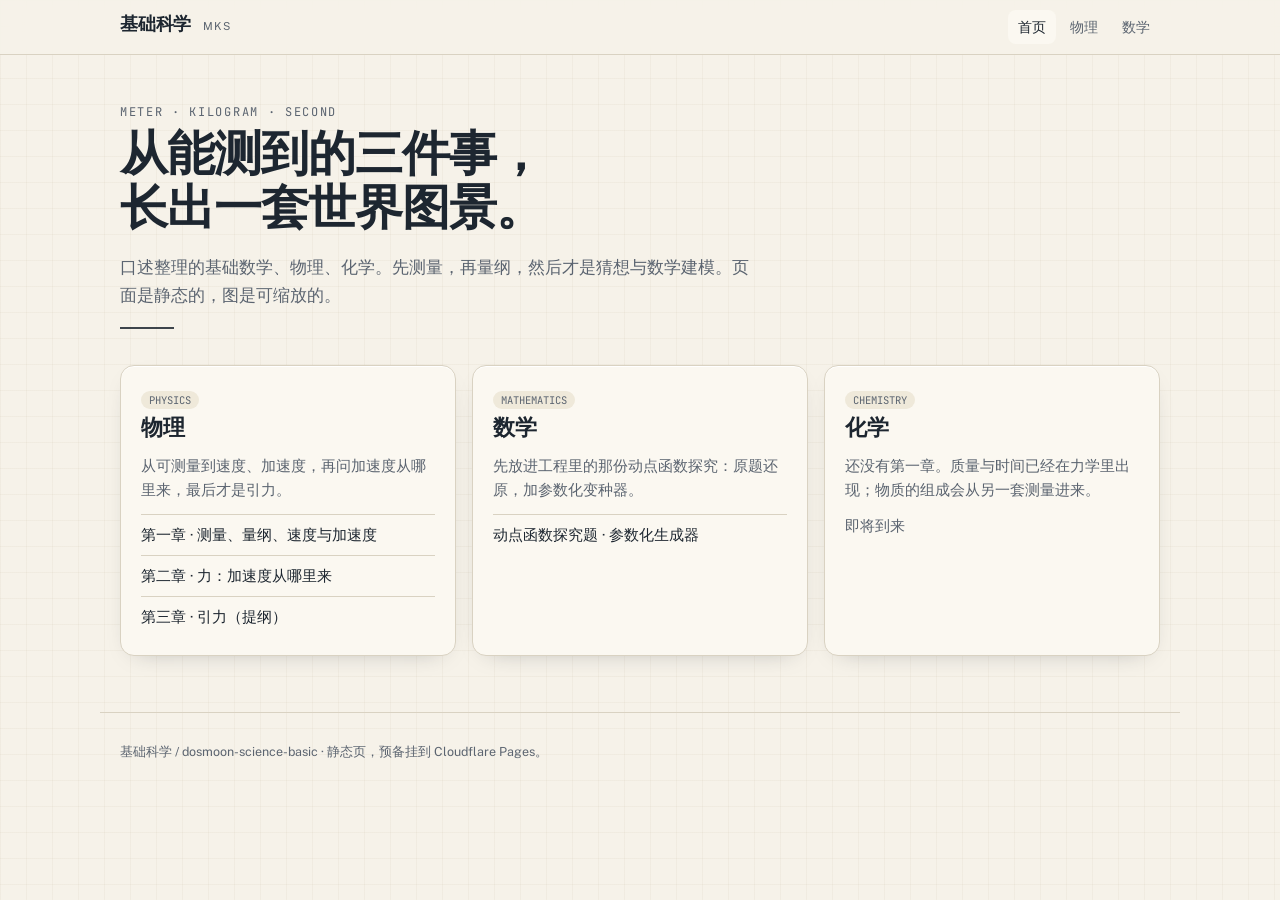
==== index.html @ 223dda3f "把基础力学拆成测量、力、引力三章，斜面实验改用凹槽滚球。 第一章只做到速度与加速度；力与阿特伍德机放到第二章，第三章先留提纲。  Co-authored-by: Cursor <cursoragent" ====
<!DOCTYPE html>
<html lang="zh-CN">
<head>
<meta charset="UTF-8">
<meta name="viewport" content="width=device-width, initial-scale=1.0">
<title>基础科学 · 测量、模型与实验</title>
<link rel="preconnect" href="https://fonts.googleapis.com">
<link rel="preconnect" href="https://fonts.gstatic.com" crossorigin>
<link href="https://fonts.googleapis.com/css2?family=Newsreader:opsz,wght@6..72,400;6..72,500;6..72,600&family=Public+Sans:wght@400;500;600&family=JetBrains+Mono:wght@400;500&display=swap" rel="stylesheet">
<link rel="stylesheet" href="assets/css/site.css">
</head>
<body>
<header class="site-nav">
  <div class="inner">
    <a class="brand" href="index.html">基础科学 <small>MKS</small></a>
    <nav>
      <a href="index.html" aria-current="page">首页</a>
      <a href="physics/index.html">物理</a>
      <a href="动点函数探究题_生成器.html">数学</a>
    </nav>
  </div>
</header>

<section class="hero">
  <p class="kicker">Meter · Kilogram · Second</p>
  <h1>从能测到的三件事，<br>长出一套世界图景。</h1>
  <p class="lead">口述整理的基础数学、物理、化学。先测量，再量纲，然后才是猜想与数学建模。页面是静态的，图是可缩放的。</p>
  <div class="hr"></div>
</section>

<section class="grid-3">
  <article class="card">
    <span class="pill">PHYSICS</span>
    <h2>物理</h2>
    <p>从可测量到速度、加速度，再问加速度从哪里来，最后才是引力。</p>
    <ul class="list">
      <li><a href="physics/mechanics/01-measurement.html">第一章 · 测量、量纲、速度与加速度</a></li>
      <li><a href="physics/mechanics/02-force.html">第二章 · 力：加速度从哪里来</a></li>
      <li><a href="physics/mechanics/03-gravity.html">第三章 · 引力（提纲）</a></li>
    </ul>
  </article>
  <article class="card">
    <span class="pill">MATHEMATICS</span>
    <h2>数学</h2>
    <p>先放进工程里的那份动点函数探究：原题还原，加参数化变种器。</p>
    <ul class="list">
      <li><a href="动点函数探究题_生成器.html">动点函数探究题 · 参数化生成器</a></li>
    </ul>
  </article>
  <article class="card">
    <span class="pill">CHEMISTRY</span>
    <h2>化学</h2>
    <p>还没有第一章。质量与时间已经在力学里出现；物质的组成会从另一套测量进来。</p>
    <p class="soon">即将到来</p>
  </article>
</section>

<footer class="site-foot">
  基础科学 / dosmoon-science-basic · 静态页，预备挂到 Cloudflare Pages。
</footer>
</body>
</html>
---- assets/css/site.css ----
:root{
  --paper:#F6F2E9; --paper2:#FBF8F1; --ink:#1d2630; --ink2:#5b6470;
  --line:#d9d2c2; --line2:#cfc7b4; --blue:#1a5fa3; --blue-soft:#e7f0f8;
  --coral:#bf4a22; --green:#1f7a52; --gold:#b8862a;
  --shadow:0 1px 0 #fff inset, 0 8px 24px -16px rgba(29,38,48,.4);
  --serif:"Newsreader", "Source Han Serif SC", "Noto Serif SC", "Songti SC", serif;
  --sans:"Public Sans", "Source Han Sans SC", "Noto Sans SC", system-ui, sans-serif;
  --mono:"JetBrains Mono", ui-monospace, monospace;
}
*{box-sizing:border-box}
html,body{margin:0}
html{scroll-behavior:smooth; scroll-padding-top:64px}
body{
  background:var(--paper); color:var(--ink);
  font-family:var(--sans); line-height:1.65;
  background-image:
    linear-gradient(rgba(190,180,155,.10) 1px,transparent 1px),
    linear-gradient(90deg,rgba(190,180,155,.10) 1px,transparent 1px);
  background-size:26px 26px;
}
a{color:var(--blue); text-decoration:none}
a:hover{text-decoration:underline}
code, .unit{
  font-family:var(--mono); font-size:.92em;
  background:#efe9da; padding:1px 5px; border-radius:5px;
}

/* —— 顶栏 —— */
.site-nav{
  position:sticky; top:0; z-index:20;
  background:rgba(246,242,233,.92);
  backdrop-filter:blur(10px);
  border-bottom:1px solid var(--line);
}
.site-nav .inner{
  max-width:1080px; margin:0 auto;
  padding:10px 20px;
  display:flex; align-items:center; gap:18px; flex-wrap:wrap;
}
.brand{
  font-family:var(--serif); font-weight:600; font-size:18px;
  color:var(--ink); letter-spacing:-.01em; text-decoration:none;
}
.brand:hover{text-decoration:none}
.brand small{
  font-family:var(--sans); font-weight:400; font-size:11px;
  color:var(--ink2); margin-left:8px; letter-spacing:.08em;
}
.site-nav nav{display:flex; gap:4px; margin-left:auto; flex-wrap:wrap}
.site-nav nav a{
  color:var(--ink2); font-size:13.5px; padding:6px 10px; border-radius:8px;
  text-decoration:none;
}
.site-nav nav a:hover, .site-nav nav a[aria-current="page"]{
  background:var(--paper2); color:var(--ink); text-decoration:none;
}

/* —— 页脚 —— */
.site-foot{
  max-width:1080px; margin:0 auto;
  padding:28px 20px 48px;
  font-size:12.5px; color:var(--ink2); line-height:1.7;
  border-top:1px solid var(--line);
}

/* —— 首页 —— */
.hero{
  max-width:1080px; margin:0 auto; padding:48px 20px 28px;
}
.hero .kicker{
  font-family:var(--mono); font-size:12px; letter-spacing:.14em;
  color:var(--ink2); text-transform:uppercase; margin:0 0 10px;
}
.hero h1{
  font-family:var(--serif); font-weight:600; font-size:clamp(32px,5vw,48px);
  line-height:1.12; letter-spacing:-.02em; margin:0 0 12px;
}
.hero p.lead{
  max-width:640px; font-size:17px; color:var(--ink2); margin:0 0 8px;
}
.hero .hr{height:2px; background:var(--ink); opacity:.85; margin:18px 0 0; width:54px}

.grid-3{
  max-width:1080px; margin:0 auto; padding:8px 20px 56px;
  display:grid; grid-template-columns:repeat(3,1fr); gap:16px;
}
@media(max-width:820px){.grid-3{grid-template-columns:1fr}}
.card{
  background:var(--paper2); border:1px solid var(--line);
  border-radius:14px; padding:20px 20px 18px; box-shadow:var(--shadow);
}
.card h2{
  font-family:var(--serif); font-weight:600; font-size:22px; margin:0 0 6px;
}
.card p{margin:0 0 12px; color:var(--ink2); font-size:14.5px}
.card .list{list-style:none; padding:0; margin:0}
.card .list li{margin:0}
.card .list a{
  display:block; padding:8px 0; border-top:1px solid var(--line);
  color:var(--ink); text-decoration:none; font-size:14.5px;
}
.card .list a:hover{color:var(--blue)}
.card .list .soon{color:var(--ink2); font-size:13.5px; padding:8px 0; border-top:1px solid var(--line)}
.pill{
  font-family:var(--mono); font-size:10.5px; font-weight:400;
  color:var(--ink2); background:#efe9da; padding:2px 8px; border-radius:20px;
}

/* —— 学科目录页 —— */
.page{
  max-width:800px; margin:0 auto; padding:36px 20px 64px;
}
.crumb{font-size:13px; color:var(--ink2); margin:0 0 14px}
.crumb a{color:var(--ink2)}
.page h1{
  font-family:var(--serif); font-weight:600; font-size:34px;
  line-height:1.15; margin:0 0 10px;
}
.page .deck{color:var(--ink2); font-size:16px; margin:0 0 22px}
.page .card + .card{margin-top:16px}

/* —— 长文 —— */
.essay{
  max-width:740px; margin:0 auto; padding:36px 20px 72px;
}
.essay .kicker{
  font-family:var(--mono); font-size:12px; color:var(--ink2);
  letter-spacing:.12em; text-transform:uppercase; margin:0 0 8px;
}
.essay header h1{
  font-family:var(--serif); font-weight:600;
  font-size:clamp(28px,4.4vw,40px); line-height:1.18;
  letter-spacing:-.015em; margin:0 0 12px;
}
.essay .deck{
  font-size:17.5px; color:var(--ink2); line-height:1.55; margin:0 0 6px;
}
.essay .hr{height:2px; background:var(--ink); opacity:.85; margin:18px 0 28px; width:54px}
.essay h2{
  font-family:var(--serif); font-weight:600; font-size:24px;
  margin:42px 0 12px; letter-spacing:-.01em;
}
.essay h3{
  font-family:var(--serif); font-weight:600; font-size:18px;
  margin:26px 0 8px;
}
.essay p{font-size:16.5px; margin:0 0 14px}
.essay p.note, .callout{
  font-size:14.5px; color:var(--ink2); background:var(--paper2);
  border:1px solid var(--line); border-radius:12px;
  padding:12px 14px; margin:0 0 18px; box-shadow:var(--shadow);
}
.callout b{color:var(--ink)}
.essay ol, .essay ul{margin:0 0 16px; padding-left:1.3em; font-size:16.5px}
.essay li{margin:0 0 6px}
.essay blockquote{
  margin:18px 0; padding:2px 0 2px 16px;
  border-left:3px solid var(--ink);
  font-family:var(--serif); font-size:20px; line-height:1.45;
}
.essay blockquote cite{
  display:block; font-family:var(--sans); font-size:13px;
  font-style:normal; color:var(--ink2); margin-top:8px;
}

figure.diagram{
  margin:22px 0 8px; padding:12px;
  background:var(--paper2); border:1px solid var(--line);
  border-radius:14px; box-shadow:var(--shadow);
}
figure.diagram svg, figure.diagram canvas{display:block; width:100%; height:auto}
figcaption{
  font-size:13px; color:var(--ink2); padding:8px 4px 2px; line-height:1.5;
}
figcaption .n{
  font-family:var(--mono); font-size:11px; color:var(--blue); margin-right:6px;
}

.formula{
  overflow-x:auto;
  background:var(--paper2); border:1px solid var(--line);
  border-radius:12px; padding:14px 16px; margin:8px 0 18px;
  text-align:center; font-size:1.15em;
}

.dim-table, .data-table{width:100%; border-collapse:collapse; font-size:14.5px; margin:8px 0 18px}
.dim-table{font-family:var(--mono)}
.dim-table th, .dim-table td, .data-table th, .data-table td{
  border:1px solid var(--line2); padding:8px 10px; text-align:left;
}
.dim-table th, .data-table th{background:var(--blue-soft); color:#0e3f6b; font-weight:500; font-family:var(--sans)}
.dim-table td:first-child{background:#efe9da; font-family:var(--sans); width:28%}
.data-table{font-family:var(--sans)}
.data-table th{text-align:center}
.data-table td{text-align:right; font-family:var(--mono); font-size:13.5px}
.data-table td:first-child, .data-table th:first-child{text-align:left}
.data-table td[colspan]{font-family:var(--sans); color:var(--ink2); text-align:left}
.data-table tfoot td{background:#efe9da; font-family:var(--sans); text-align:left; font-size:13px; color:var(--ink2)}
.callout.tail{
  border-color:#e4c4b6; background:#fbf4ee;
}
.panel button{
  font-family:var(--sans); font-size:13px; cursor:pointer;
  background:var(--blue); color:#fff; border:none;
  border-radius:8px; padding:6px 12px;
}
.panel button.ghost{
  background:transparent; color:var(--blue); border:1px solid var(--line2);
}
.panel button:hover{filter:brightness(1.05)}
#trialBody td.same{color:var(--green); font-weight:500}

.panel{
  margin:18px 0 22px; padding:14px 16px 16px;
  background:var(--paper2); border:1px solid var(--line);
  border-radius:14px; box-shadow:var(--shadow);
}
.panel h3{margin:0 0 10px; font-family:var(--serif); font-size:16.5px}
.panel .ctrl{display:flex; flex-wrap:wrap; gap:10px 18px; align-items:center; margin-bottom:10px}
.panel label{font-size:13.5px; color:var(--ink2); display:flex; align-items:center; gap:8px}
.panel input[type=range]{accent-color:var(--blue); width:160px}
.panel .readout{font-family:var(--mono); font-size:13px; color:var(--blue)}
.panel .hint{font-size:13px; color:var(--ink2); margin:8px 0 0}

.chapter-nav{
  display:flex; justify-content:space-between; gap:12px; flex-wrap:wrap;
  margin-top:40px; padding-top:18px; border-top:1px solid var(--line);
  font-size:14px;
}
.chapter-nav .muted{color:var(--ink2)}

.katex-display{margin:0.6em 0 !important}

@media print{
  *{ -webkit-print-color-adjust:exact !important; print-color-adjust:exact !important; }
  .site-nav, .site-foot, .panel, .chapter-nav{display:none !important}
  body{background:#fff; background-image:none}
  .essay{max-width:none; padding:0}
  figure.diagram{break-inside:avoid; box-shadow:none}
}
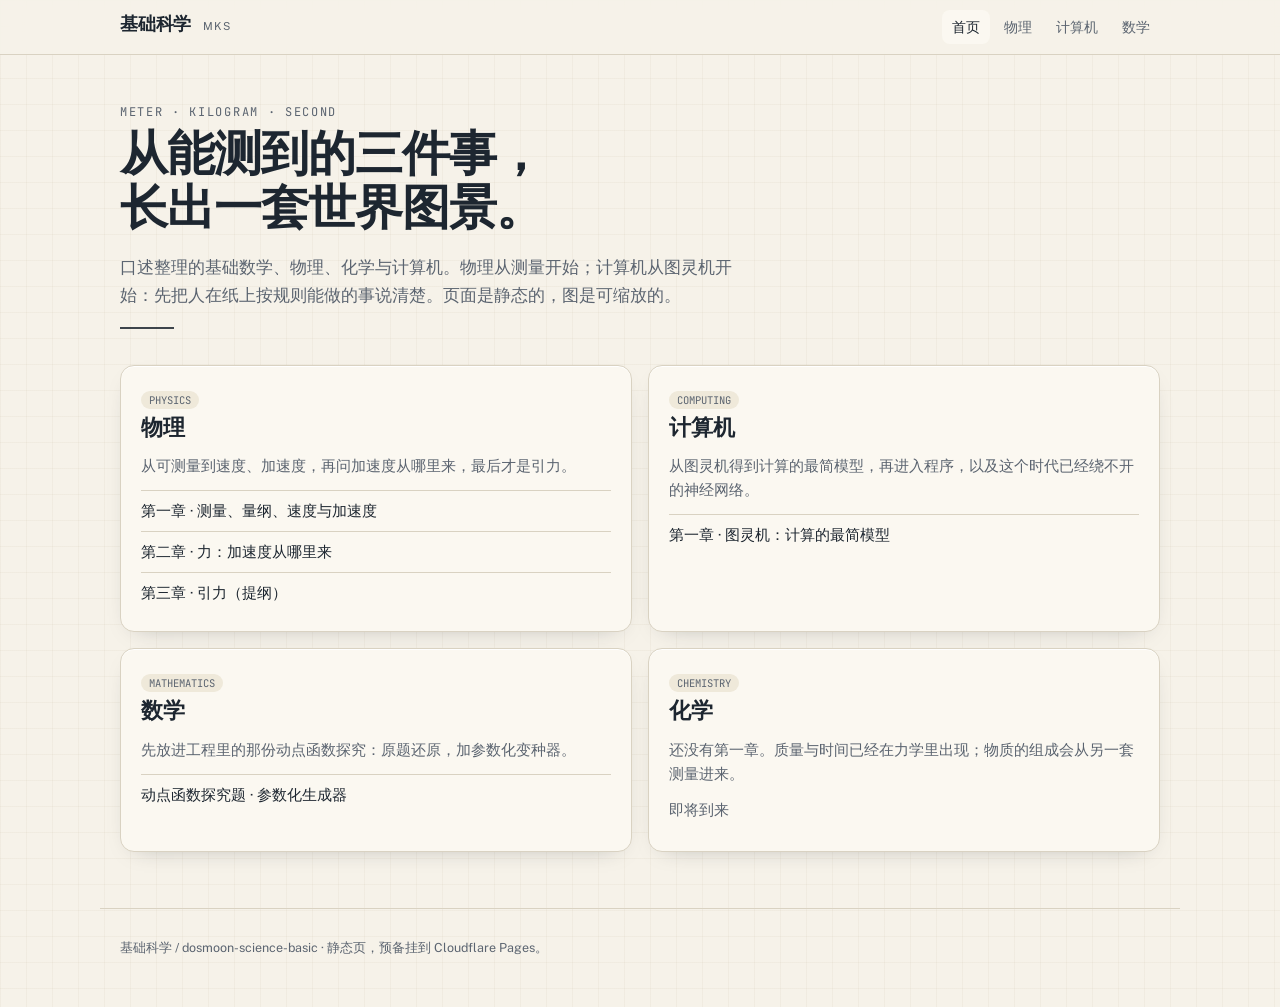
==== commit ae6106df: "加入计算机篇：从图灵机讲计算的最简模型。 首页与导航接上计算机；第一章含纸带演示，并补上纸带与规则表样式。  Co-authored-by: Cursor <cursoragent@cursor.co" ====
--- a/index.html
+++ b/index.html
@@ -16,6 +16,7 @@
     <nav>
       <a href="index.html" aria-current="page">首页</a>
       <a href="physics/index.html">物理</a>
+      <a href="computer/index.html">计算机</a>
       <a href="动点函数探究题_生成器.html">数学</a>
     </nav>
   </div>
@@ -24,7 +25,7 @@
 <section class="hero">
   <p class="kicker">Meter · Kilogram · Second</p>
   <h1>从能测到的三件事，<br>长出一套世界图景。</h1>
-  <p class="lead">口述整理的基础数学、物理、化学。先测量，再量纲，然后才是猜想与数学建模。页面是静态的，图是可缩放的。</p>
+  <p class="lead">口述整理的基础数学、物理、化学与计算机。物理从测量开始；计算机从图灵机开始：先把人在纸上按规则能做的事说清楚。页面是静态的，图是可缩放的。</p>
   <div class="hr"></div>
 </section>
 
@@ -37,6 +38,14 @@
       <li><a href="physics/mechanics/01-measurement.html">第一章 · 测量、量纲、速度与加速度</a></li>
       <li><a href="physics/mechanics/02-force.html">第二章 · 力：加速度从哪里来</a></li>
       <li><a href="physics/mechanics/03-gravity.html">第三章 · 引力（提纲）</a></li>
+    </ul>
+  </article>
+  <article class="card">
+    <span class="pill">COMPUTING</span>
+    <h2>计算机</h2>
+    <p>从图灵机得到计算的最简模型，再进入程序，以及这个时代已经绕不开的神经网络。</p>
+    <ul class="list">
+      <li><a href="computer/foundations/01-turing.html">第一章 · 图灵机：计算的最简模型</a></li>
     </ul>
   </article>
   <article class="card">
--- a/assets/css/site.css
+++ b/assets/css/site.css
@@ -82,7 +82,7 @@
 
 .grid-3{
   max-width:1080px; margin:0 auto; padding:8px 20px 56px;
-  display:grid; grid-template-columns:repeat(3,1fr); gap:16px;
+  display:grid; grid-template-columns:repeat(2,1fr); gap:16px;
 }
 @media(max-width:820px){.grid-3{grid-template-columns:1fr}}
 .card{
@@ -214,7 +214,11 @@
   margin:18px 0 22px; padding:14px 16px 16px;
   background:var(--paper2); border:1px solid var(--line);
   border-radius:14px; box-shadow:var(--shadow);
-}
+  scroll-margin-top:72px;
+}
+.data-table.rules th, .data-table.rules td{text-align:center; font-family:var(--sans);}
+.data-table.rules td:first-child, .data-table.rules th:first-child{text-align:left;}
+.data-table.rules td{font-size:14px;}
 .panel h3{margin:0 0 10px; font-family:var(--serif); font-size:16.5px}
 .panel .ctrl{display:flex; flex-wrap:wrap; gap:10px 18px; align-items:center; margin-bottom:10px}
 .panel label{font-size:13.5px; color:var(--ink2); display:flex; align-items:center; gap:8px}
@@ -231,6 +235,35 @@
 
 .katex-display{margin:0.6em 0 !important}
 
+.tape-scroll{overflow-x:auto; padding:20px 4px 10px;}
+.tape{display:flex; justify-content:center; min-width:min-content;}
+.cell{
+  width:38px; min-width:38px; height:46px;
+  border:1px solid var(--line2); border-left:none;
+  background:#fff; display:flex; align-items:center; justify-content:center;
+  font-family:var(--mono); font-size:18px; position:relative;
+}
+.cell:first-child{border-left:1px solid var(--line2);}
+.cell.on{
+  background:var(--blue-soft); border-color:var(--blue);
+  box-shadow:0 0 0 1px var(--blue); z-index:1;
+}
+.cell .arrow{
+  position:absolute; top:-18px; left:50%; transform:translateX(-50%);
+  font-size:11px; color:var(--blue); font-family:var(--sans); white-space:nowrap;
+}
+.tm-bar{display:flex; flex-wrap:wrap; gap:8px 14px; align-items:center; margin-bottom:8px;}
+.panel select, .panel input[type=text]{
+  font-family:var(--mono); font-size:13px;
+  border:1px solid var(--line2); border-radius:8px;
+  background:#fff; color:var(--ink); padding:5px 8px;
+}
+.panel input[type=text]{width:148px;}
+.data-table tr.now td{background:#fff7e8;}
+.tm-msg{font-size:13.5px; margin:8px 0 0; color:var(--ink2); min-height:1.4em;}
+.tm-msg.halt{color:var(--green);}
+.tm-msg.err{color:var(--coral);}
+
 @media print{
   *{ -webkit-print-color-adjust:exact !important; print-color-adjust:exact !important; }
   .site-nav, .site-foot, .panel, .chapter-nav{display:none !important}
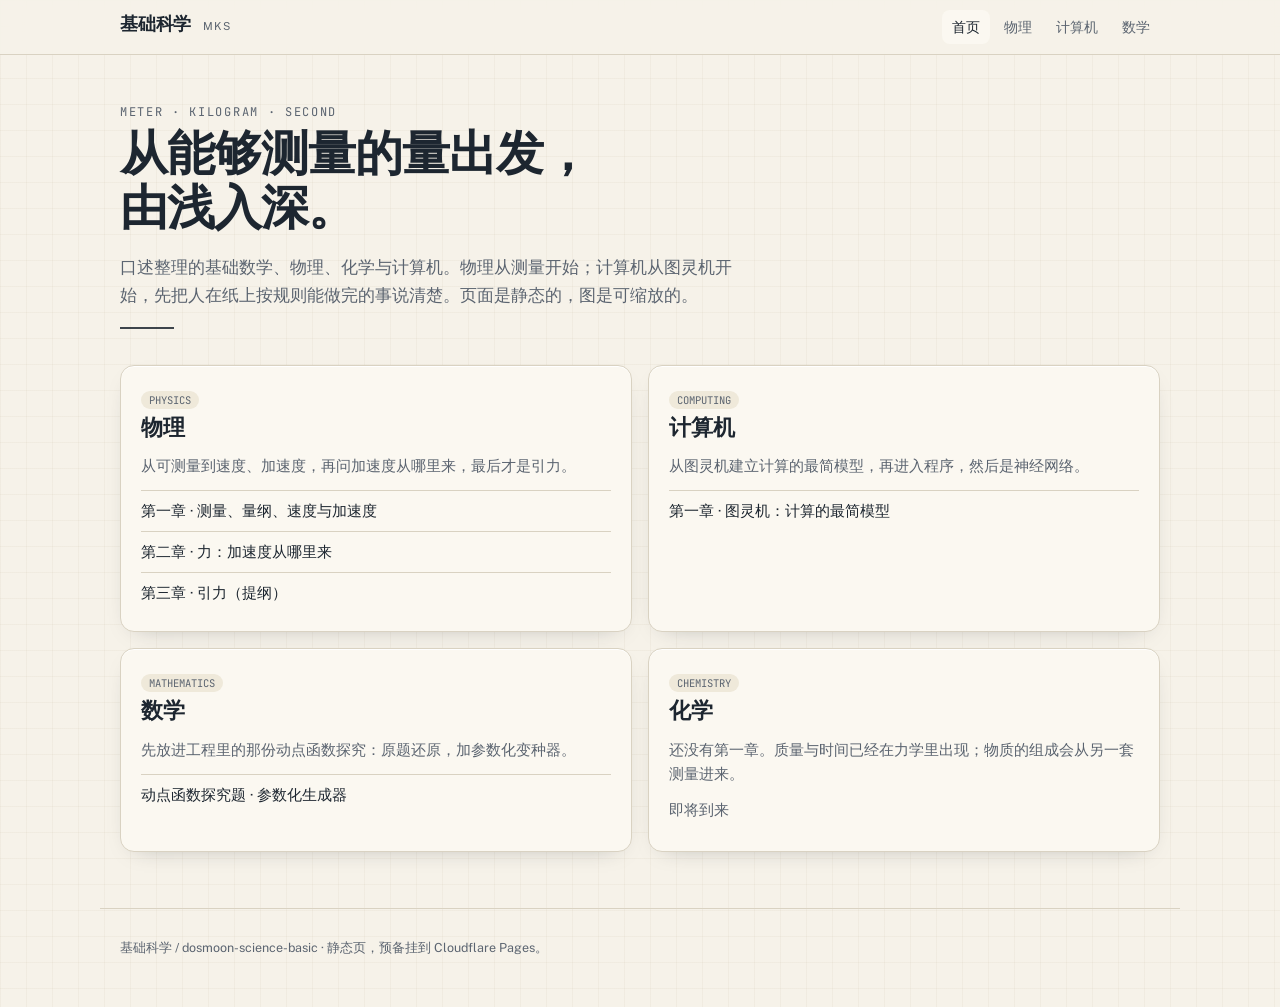
==== commit ff6ca1ab: "把阿特伍德机做成可调实验，并校正图灵机一章文笔。 砝码精度改为 0.1 kg；计算机第一章改回入门教材口吻。  Co-authored-by: Cursor <cursoragent@cursor.c" ====
--- a/index.html
+++ b/index.html
@@ -24,8 +24,8 @@
 
 <section class="hero">
   <p class="kicker">Meter · Kilogram · Second</p>
-  <h1>从能测到的三件事，<br>长出一套世界图景。</h1>
-  <p class="lead">口述整理的基础数学、物理、化学与计算机。物理从测量开始；计算机从图灵机开始：先把人在纸上按规则能做的事说清楚。页面是静态的，图是可缩放的。</p>
+  <h1>从能够测量的量出发，<br>由浅入深。</h1>
+  <p class="lead">口述整理的基础数学、物理、化学与计算机。物理从测量开始；计算机从图灵机开始，先把人在纸上按规则能做完的事说清楚。页面是静态的，图是可缩放的。</p>
   <div class="hr"></div>
 </section>
 
@@ -43,7 +43,7 @@
   <article class="card">
     <span class="pill">COMPUTING</span>
     <h2>计算机</h2>
-    <p>从图灵机得到计算的最简模型，再进入程序，以及这个时代已经绕不开的神经网络。</p>
+    <p>从图灵机建立计算的最简模型，再进入程序，然后是神经网络。</p>
     <ul class="list">
       <li><a href="computer/foundations/01-turing.html">第一章 · 图灵机：计算的最简模型</a></li>
     </ul>
--- a/assets/css/site.css
+++ b/assets/css/site.css
@@ -225,6 +225,21 @@
 .panel input[type=range]{accent-color:var(--blue); width:160px}
 .panel .readout{font-family:var(--mono); font-size:13px; color:var(--blue)}
 .panel .hint{font-size:13px; color:var(--ink2); margin:8px 0 0}
+.panel svg{display:block; width:100%; height:auto}
+.at-stats{
+  display:grid; grid-template-columns:repeat(3,1fr);
+  gap:8px; margin:10px 0 8px;
+}
+.at-stats div{
+  background:#fcfaf4; border:1px solid var(--line);
+  border-radius:10px; padding:8px 10px;
+  font-size:12.5px; color:var(--ink2);
+}
+.at-stats b{
+  display:block; font-family:var(--mono); font-weight:500;
+  color:var(--ink); font-size:15px; margin-top:2px;
+}
+@media(max-width:620px){.at-stats{grid-template-columns:1fr}}
 
 .chapter-nav{
   display:flex; justify-content:space-between; gap:12px; flex-wrap:wrap;
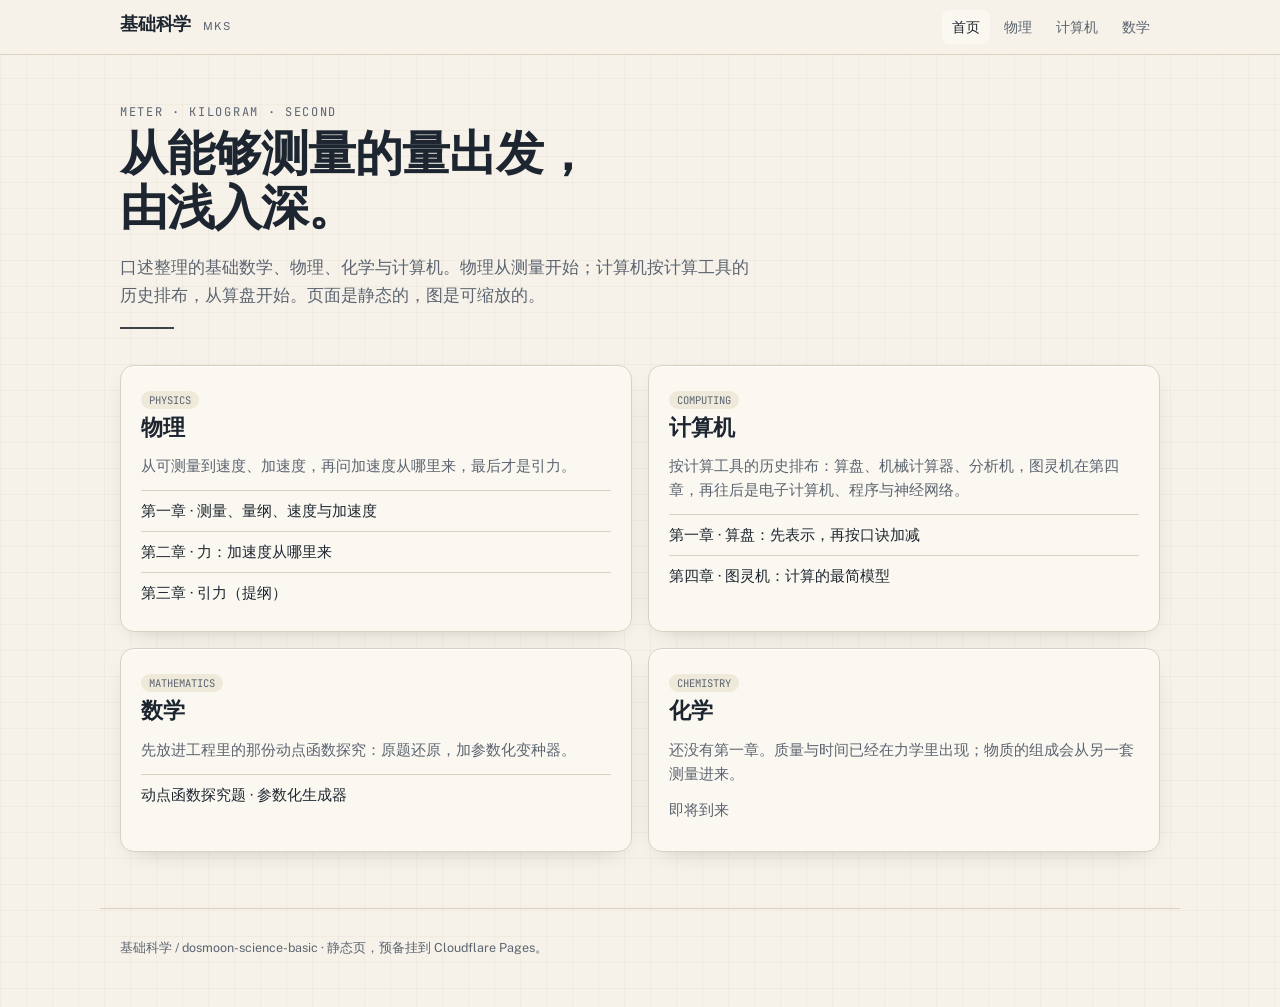
==== commit 49118a79: "按历史顺序重排计算机篇：第一章改为算盘，图灵机后移到第四章。 Co-authored-by: Cursor <cursoragent@cursor.com>" ====
--- a/index.html
+++ b/index.html
@@ -25,7 +25,7 @@
 <section class="hero">
   <p class="kicker">Meter · Kilogram · Second</p>
   <h1>从能够测量的量出发，<br>由浅入深。</h1>
-  <p class="lead">口述整理的基础数学、物理、化学与计算机。物理从测量开始；计算机从图灵机开始，先把人在纸上按规则能做完的事说清楚。页面是静态的，图是可缩放的。</p>
+  <p class="lead">口述整理的基础数学、物理、化学与计算机。物理从测量开始；计算机按计算工具的历史排布，从算盘开始。页面是静态的，图是可缩放的。</p>
   <div class="hr"></div>
 </section>
 
@@ -43,9 +43,10 @@
   <article class="card">
     <span class="pill">COMPUTING</span>
     <h2>计算机</h2>
-    <p>从图灵机建立计算的最简模型，再进入程序，然后是神经网络。</p>
+    <p>按计算工具的历史排布：算盘、机械计算器、分析机，图灵机在第四章，再往后是电子计算机、程序与神经网络。</p>
     <ul class="list">
-      <li><a href="computer/foundations/01-turing.html">第一章 · 图灵机：计算的最简模型</a></li>
+      <li><a href="computer/foundations/01-abacus.html">第一章 · 算盘：先表示，再按口诀加减</a></li>
+      <li><a href="computer/foundations/04-turing.html">第四章 · 图灵机：计算的最简模型</a></li>
     </ul>
   </article>
   <article class="card">
--- a/assets/css/site.css
+++ b/assets/css/site.css
@@ -279,6 +279,16 @@
 .tm-msg.halt{color:var(--green);}
 .tm-msg.err{color:var(--coral);}
 
+.abacus-num{
+  font-family:var(--mono); font-size:22px; letter-spacing:.18em;
+  text-align:center; color:var(--blue); margin:4px 0 8px;
+}
+.abacus-step{
+  font-size:14px; color:var(--ink); background:#fff7e8;
+  border:1px solid #e4d3a8; border-radius:10px;
+  padding:8px 12px; margin:8px 0 0; min-height:2.4em;
+}
+
 @media print{
   *{ -webkit-print-color-adjust:exact !important; print-color-adjust:exact !important; }
   .site-nav, .site-foot, .panel, .chapter-nav{display:none !important}
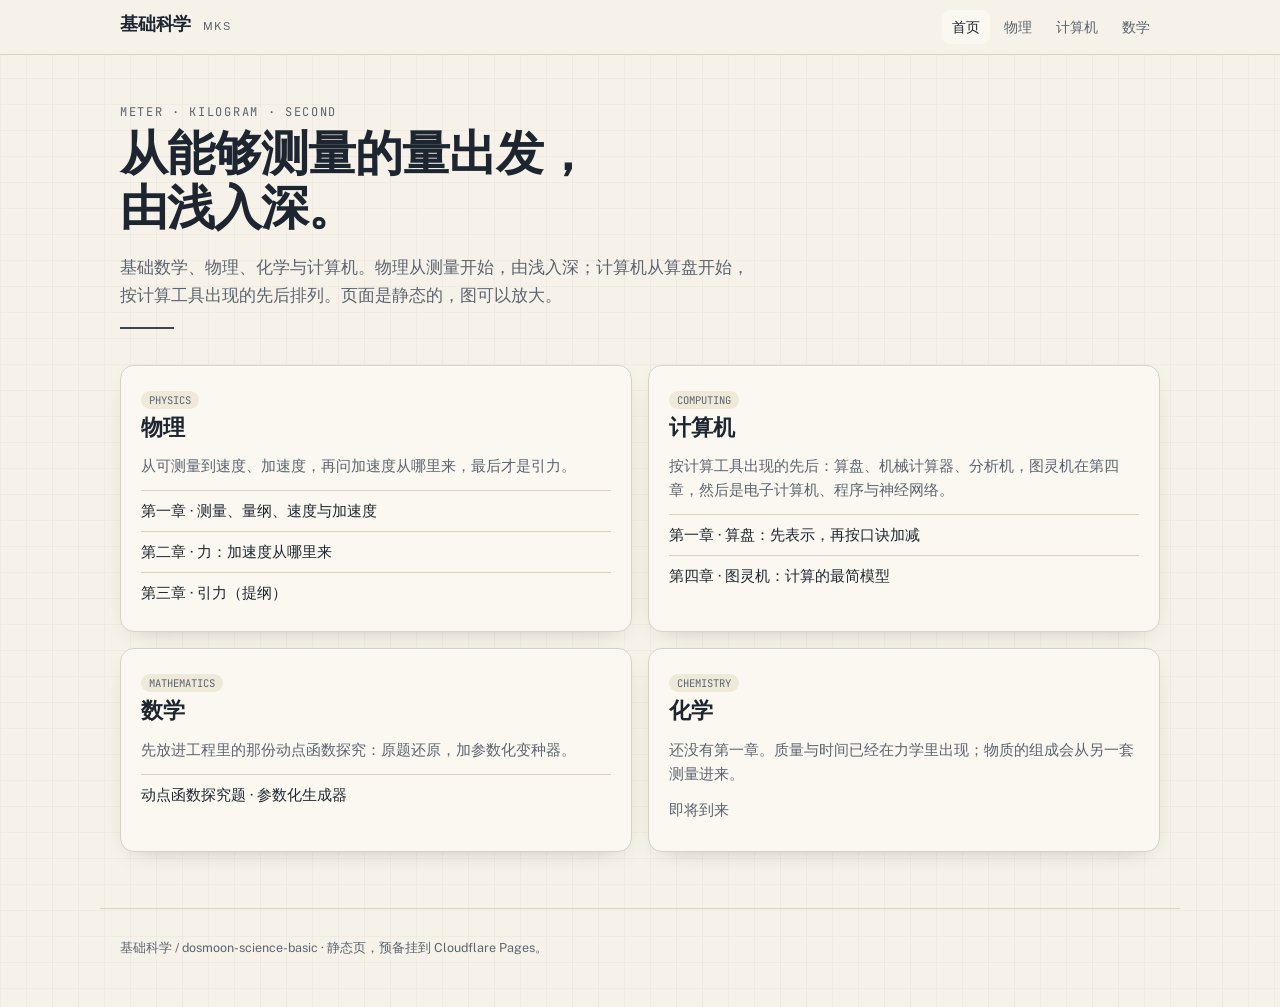
==== commit ec49b4b9: "把计算机正文改成入门教材口吻，并加入各 AI 共用的写法说明。 Co-authored-by: Cursor <cursoragent@cursor.com>" ====
--- a/index.html
+++ b/index.html
@@ -25,7 +25,7 @@
 <section class="hero">
   <p class="kicker">Meter · Kilogram · Second</p>
   <h1>从能够测量的量出发，<br>由浅入深。</h1>
-  <p class="lead">口述整理的基础数学、物理、化学与计算机。物理从测量开始；计算机按计算工具的历史排布，从算盘开始。页面是静态的，图是可缩放的。</p>
+  <p class="lead">基础数学、物理、化学与计算机。物理从测量开始，由浅入深；计算机从算盘开始，按计算工具出现的先后排列。页面是静态的，图可以放大。</p>
   <div class="hr"></div>
 </section>
 
@@ -43,7 +43,7 @@
   <article class="card">
     <span class="pill">COMPUTING</span>
     <h2>计算机</h2>
-    <p>按计算工具的历史排布：算盘、机械计算器、分析机，图灵机在第四章，再往后是电子计算机、程序与神经网络。</p>
+    <p>按计算工具出现的先后：算盘、机械计算器、分析机，图灵机在第四章，然后是电子计算机、程序与神经网络。</p>
     <ul class="list">
       <li><a href="computer/foundations/01-abacus.html">第一章 · 算盘：先表示，再按口诀加减</a></li>
       <li><a href="computer/foundations/04-turing.html">第四章 · 图灵机：计算的最简模型</a></li>
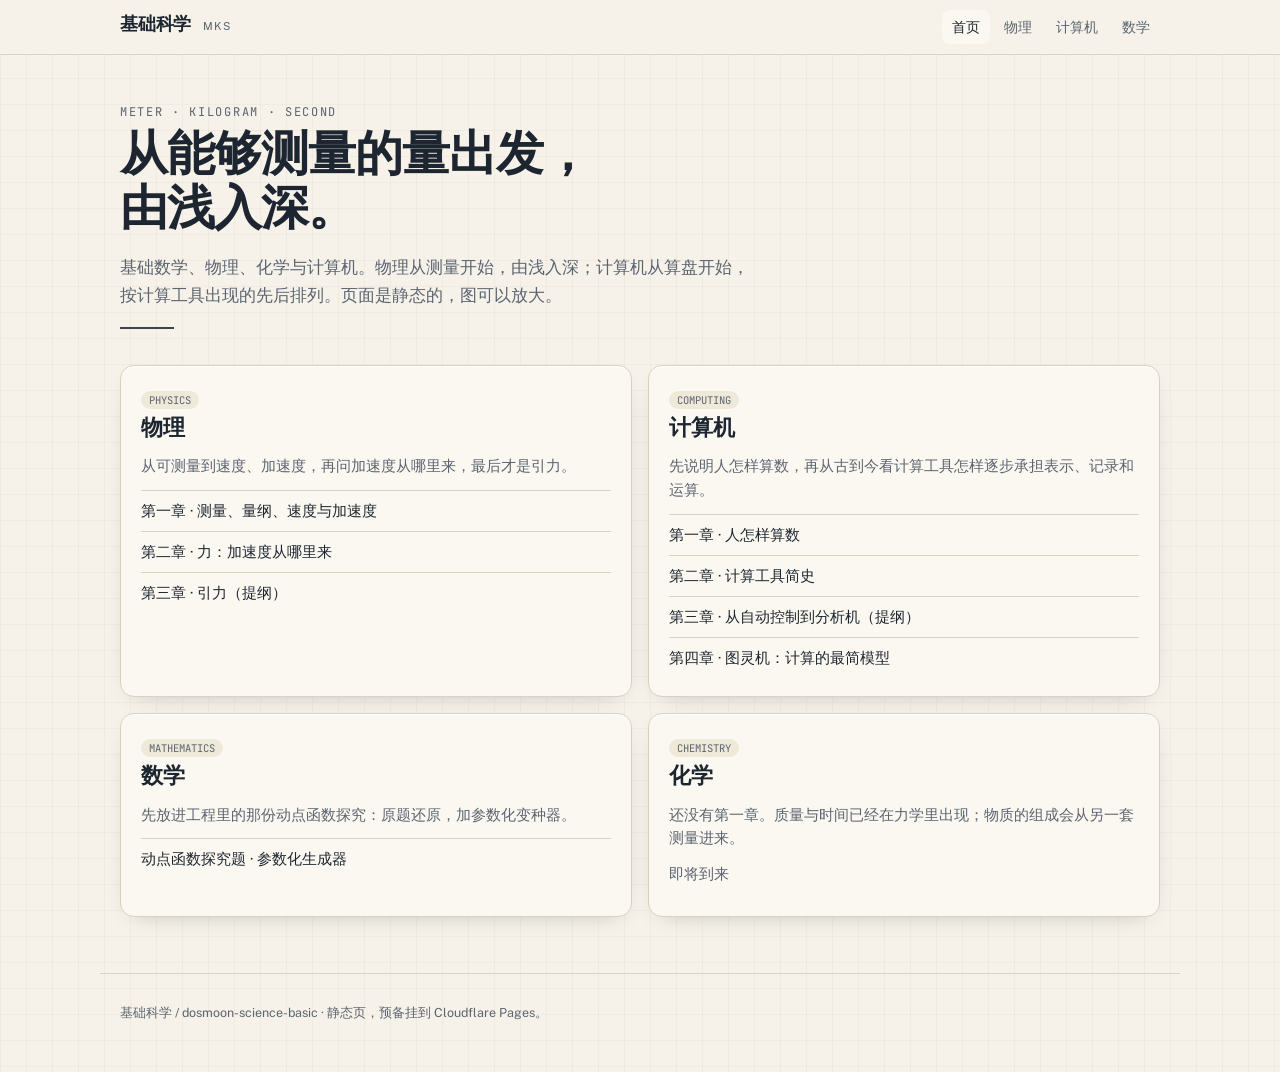
==== commit 26b1a16f: "重排计算机基础前三章结构 Co-authored-by: Cursor <cursoragent@cursor.com>" ====
--- a/index.html
+++ b/index.html
@@ -43,9 +43,11 @@
   <article class="card">
     <span class="pill">COMPUTING</span>
     <h2>计算机</h2>
-    <p>按计算工具出现的先后：算盘、机械计算器、分析机，图灵机在第四章，然后是电子计算机、程序与神经网络。</p>
+    <p>先说明人怎样算数，再从古到今看计算工具怎样逐步承担表示、记录和运算。</p>
     <ul class="list">
-      <li><a href="computer/foundations/01-abacus.html">第一章 · 算盘：先表示，再按口诀加减</a></li>
+      <li><a href="computer/foundations/01-abacus.html">第一章 · 人怎样算数</a></li>
+      <li><a href="computer/foundations/02-mechanical.html">第二章 · 计算工具简史</a></li>
+      <li><a href="computer/foundations/03-analytical.html">第三章 · 从自动控制到分析机（提纲）</a></li>
       <li><a href="computer/foundations/04-turing.html">第四章 · 图灵机：计算的最简模型</a></li>
     </ul>
   </article>
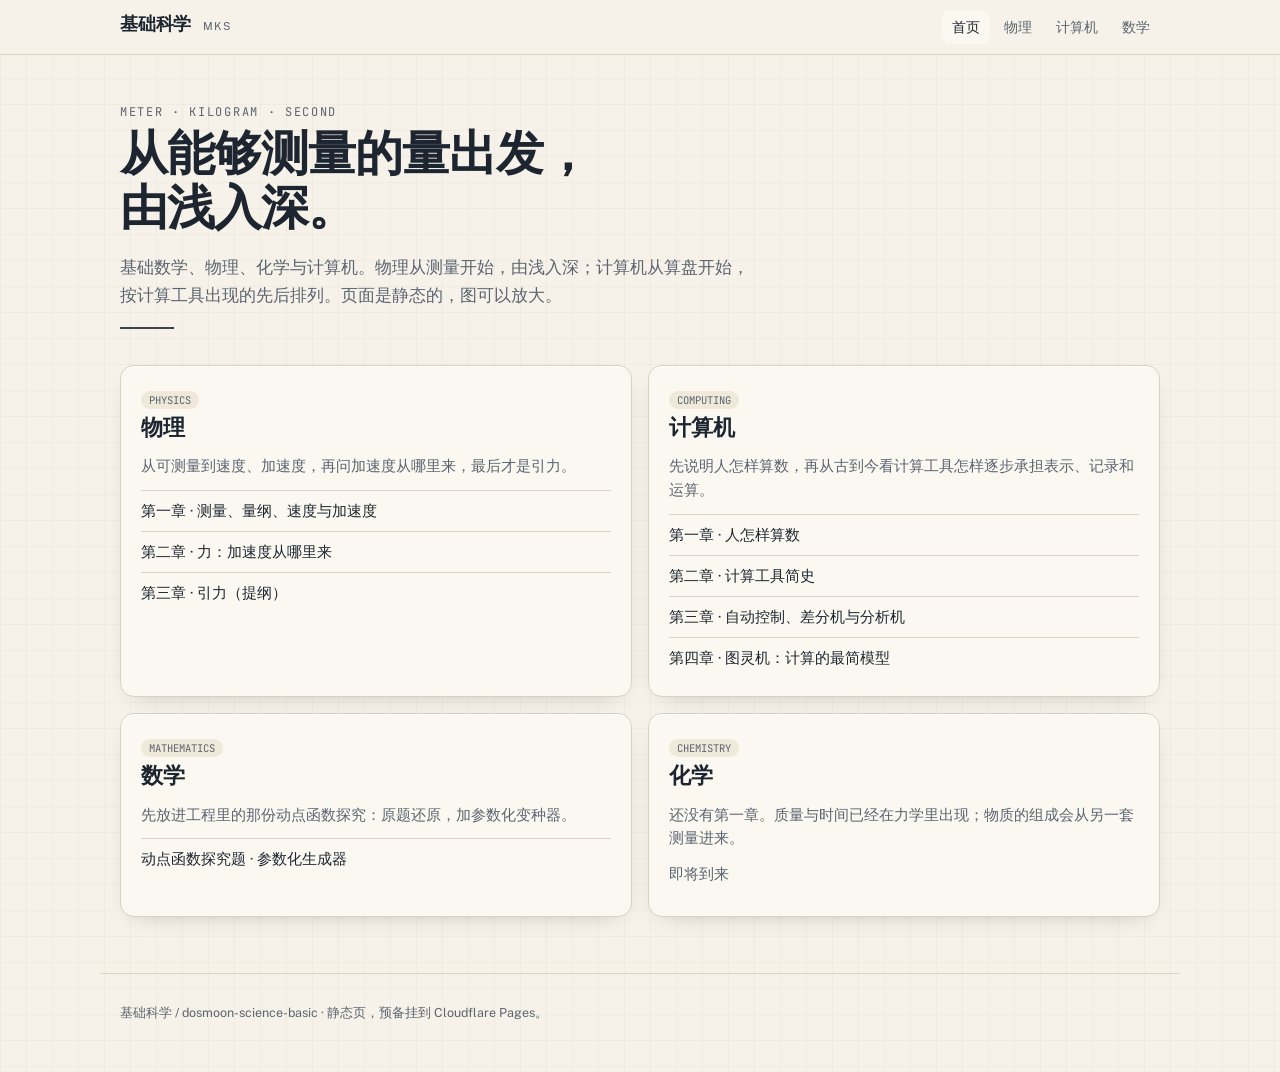
==== commit 5eff6cea: "展开差分机与分析机章节 Co-authored-by: Cursor <cursoragent@cursor.com>" ====
--- a/index.html
+++ b/index.html
@@ -47,7 +47,7 @@
     <ul class="list">
       <li><a href="computer/foundations/01-abacus.html">第一章 · 人怎样算数</a></li>
       <li><a href="computer/foundations/02-mechanical.html">第二章 · 计算工具简史</a></li>
-      <li><a href="computer/foundations/03-analytical.html">第三章 · 从自动控制到分析机（提纲）</a></li>
+      <li><a href="computer/foundations/03-analytical.html">第三章 · 自动控制、差分机与分析机</a></li>
       <li><a href="computer/foundations/04-turing.html">第四章 · 图灵机：计算的最简模型</a></li>
     </ul>
   </article>
